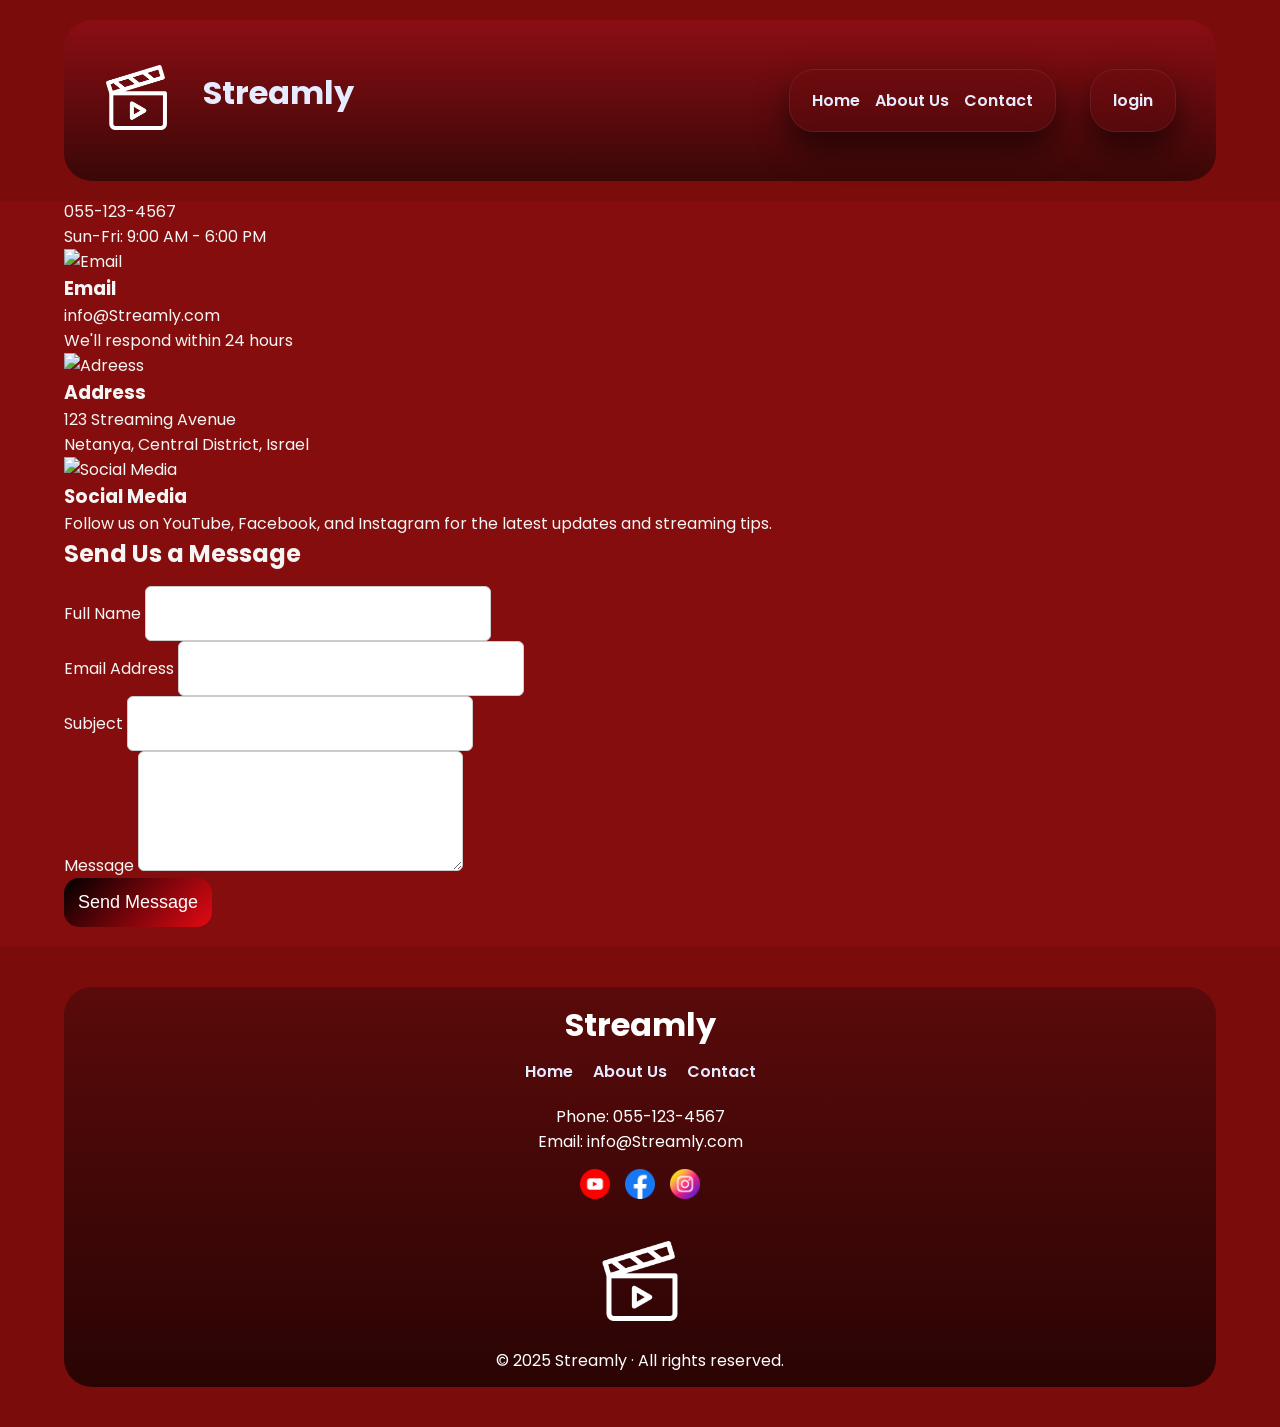
==== contact.html @ 16220c81 "Task 4" ====
﻿<!DOCTYPE html>
<html lang="en">
<head>
    <meta charset="UTF-8">
    <meta name="viewport" content="width=device-width, initial-scale=1.0">
    <title>Streamly</title>
    <link rel="stylesheet" href="style.css">
    <link href="https://fonts.googleapis.com/css2?family=Poppins:wght@300;400;600&display=swap" rel="stylesheet">
</head>
<body>

    <header class="header">
        <div class="container">
            <div class="header__wrap">
                <div class="logo">
                    <img src="imgs/clapperboard.png" alt="Logo">
                </div>
                <h1 class="site-title">Streamly</h1>
                <nav class="header__nav info">
                    <a href="index.html">Home</a>
                    <a href="about.html">About Us</a>
                    <a href="contact.html">Contact</a>
                </nav>
                <div class="header__login">
                    <a href="login.html">login</a>
                </div>
            </div>
        </div>
    </header>


    <main>
        <section class="contact-hero">
            <h1>Get in Touch</h1>
            <p>Have questions about Streamly? We'd love to hear from you. Send us a message and we'll respond as soon as possible.</p>
        </section>

        <section class="contact-content">
            <div class="container">
                <div class="contact-grid">
                    <div class="contact-info">
                        <h2>Contact Information</h2>

                        <div class="info-item">
                            <div class="info-icon">
                                <img src="imgs/phone.png" alt="Phone">
                            </div>
                            <div class="info-text">
                                <h3>Phone</h3>
                                <p>055-123-4567</p>
                                <p>Sun-Fri: 9:00 AM - 6:00 PM</p>
                            </div>
                        </div>

                        <div class="info-item">
                            <div class="info-icon">
                                <img src="imgs/email.png" alt="Email">
                            </div>
                            <div class="info-text">
                                <h3>Email</h3>
                                <p>info@Streamly.com</p>
                                <p>We'll respond within 24 hours</p>
                            </div>
                        </div>

                        <div class="info-item">
                            <div class="info-icon">
                                <img src="imgs/address.png" alt="Adreess">
                            </div>
                            <div class="info-text">
                                <h3>Address</h3>
                                <p>123 Streaming Avenue</p>
                                <p>Netanya, Central District, Israel</p>
                            </div>
                        </div>

                        <div class="info-item">
                            <div class="info-icon">
                                <img src="imgs/social.png" alt="Social Media">
                            </div>
                            <div class="info-text">
                                <h3>Social Media</h3>
                                <p>Follow us on YouTube, Facebook, and Instagram for the latest updates and streaming tips.</p>
                            </div>
                        </div>
                    </div>

                    <div class="contact-form">
                        <h2>Send Us a Message</h2>
                        <form>
                            <div class="form-group">
                                <label for="name">Full Name</label>
                                <input type="text" id="name" name="name" required>
                            </div>

                            <div class="form-group">
                                <label for="email">Email Address</label>
                                <input type="email" id="email" name="email" required>
                            </div>

                            <div class="form-group">
                                <label for="subject">Subject</label>
                                <input type="text" id="subject" name="subject" required>
                            </div>

                            <div class="form-group">
                                <label for="message">Message</label>
                                <textarea id="message" name="message" required></textarea>
                            </div>

                            <button type="submit" class="submit-btn">Send Message</button>
                        </form>
                    </div>
                </div>
            </div>
        </section>
    </main>


    <footer class="footer">
        <div class="container">
            <div class="footer__wrap">
                <h2 class="footer-title">Streamly</h2>

                <nav class="footer-nav">
                    <ul>
                        <li><a href="index.html">Home</a></li>
                        <li><a href="about.html">About Us</a></li>
                        <li><a href="contact.html">Contact</a></li>
                    </ul>
                </nav>

                <p>Phone: 055-123-4567</p>
                <p>Email: info@Streamly.com</p>

                <div class="social">
                    <a href="https://www.youtube.com/" target="_blank"><img src="imgs/youtube.png" alt="YouTube"></a>
                    <a href="https://www.facebook.com" target="_blank"><img src="imgs/facebook.png" alt="Facebook"></a>
                    <a href="https://www.instagram.com/" target="_blank"><img src="imgs/instagram.png" alt="Instagram"></a>
                </div>

                <div class="footer-logo">
                    <img src="imgs/clapperboard.png" alt="Logo">
                </div>

                <p class="copyright">© 2025 Streamly · All rights reserved.</p>
            </div>
        </div>
    </footer>

</body>
</html>
---- style.css ----
﻿/* ===== Reset Default Styles ===== */
* {
    margin: 0;
    padding: 0;
    box-sizing: border-box;
}

body {
    background-color: #850d0d;
    color: #F5F5F5;
    font-family: 'Poppins', sans-serif;
}

html, body {
    height: 100%;
    margin: 0;
    scroll-behavior: smooth;
    scroll-padding-top: 300px;
}

main {
    flex: 1;
}

.container {
    width: 90%;
    max-width: 1200px;
    margin: 0 auto;
}

/* ===== Header ===== */
.header {
    position: fixed;
    top: 0;
    width: 100%;
    z-index: 100;
    padding: 20px 0;
    color: #E6ECFF;
    background-color: #7A0C0C;
}

.header__wrap {
    display: flex;
    justify-content: space-between;
    align-items: center;
    width: 100%;
    padding: 14px 40px;
    background: linear-gradient( 180deg, #8B0E14, #3A0707 );
    border-radius: 28px;
    backdrop-filter: blur(16px);
}

.logo img {
    width: 65px;
    filter: brightness(0) invert(1);
}

.site-title {
    font-size: 32px;
    margin-right: 400px;
    margin-top: 35px;
}

.header__nav {
    gap: 10px;
}

.header__nav ul {
    display: flex;
    gap: 24px;
    list-style: none;
}

.header__nav a {
    text-decoration: none;
    font-weight: 600;
    color: #E6ECFF;
    transition: color 0.25s ease;
}

.header__nav a:hover {
    opacity: 0.7;
    text-decoration: underline;
    color: #ff1a1a;
}

.header__login a {
    text-decoration: none;
    font-weight: 600;
    color: #E6ECFF;
    transition: color 0.25s ease;
}

.header__login a:hover {
    opacity: 0.7;
    text-decoration: underline;
    color: #ff1a1a;
}

.info, .header__login {
    display: flex;
    backdrop-filter: blur(16px);
    border-radius: 25px;
    border: 1px solid rgba(255, 255, 255, 0.08);
    box-shadow: 0 16px 32px rgba(0, 0, 0, 0.55);
    padding: 18px 22px;
    gap:15px;
}

/* ===== Hero Section ===== */
.hero {
    min-height: 100vh;
    display: flex;
    flex-direction: column;
    justify-content: center;
    align-items: center;
    text-align: center;
    gap: 20px;
    padding: 0 20px;
    background-image: url(imgs/hero-img1.svg);
    background-size: cover;
    background-position: center;
    background-repeat: no-repeat;
    background-color: #7A0C0C;
}

.hero h1 {
    font-size: 64px;
    font-weight: 700;
    color: white;
}

.hero p {
    max-width: 700px;
    opacity: 0.9;
    line-height: 26px;
    color: white;
    font-size: 20px
}

.hero-btn {
    padding: 14px 34px;
    border-radius: 999px;
    background-image: linear-gradient(to right, #B71C1C 0%, #F44336 51%, #EF9A9A 100%);
    text-decoration: none;
    font-weight: 600;
    transition: 0.5s;
    color: white;
    text-transform: uppercase;
    background-size: 200% auto;
}

.hero-btn:hover {
    transform: translateY(-3px);
    box-shadow: 0 12px 30px rgba(255,0,0,0.4);
    background-position: right center;
    color: #fff;
    text-decoration: none;
}
h1 {
    margin-bottom: 50px;
}

/* ===== Divider ===== */
.divider {
    height: 2px;
    width: 65%;
    margin: 60px auto;
    background: linear-gradient( 90deg, transparent, rgba(229,9,20,0.6), transparent );
}

.main__title {
    display: flex;
    justify-content: center;
    font-size: 50px;
    font-weight: 600;
    color: white
}

/* ===== Cards Section ===== */
.cards {
    display: flex;
    justify-content: center;
}

.card__container {
    display: flex;
    justify-content: center;
    gap: 30px;
    align-items: stretch;
}

.card__wrap {
    width: calc(100%/3 - 10px);
    display: flex;
    flex-direction: column;
    text-align: center;
    align-items: center;
    gap: 16px;
    padding: 50px;
    margin-bottom: 50px;
    border-radius: 40px;
    box-shadow: 0 4px 15px rgba(0,0,0,0.1);
    border: 1px solid rgba(255,255,255,0.08);
    background: #4A0808;
}

.text {
    display: flex;
    flex-direction: column;
    gap: 10px;
}

.text h2 {
    font-size: 22px;
     color: #FFFFFF;
}

.text p {
    font-size: 14px;
    line-height: 1.5;
    opacity: 0.9;
    width: 90%;
    color: #E0CACA;
}

.btn {
    padding: 10px 20px;
    border-radius: 50px;
    color: #fff;
    font-weight: bold;
    text-decoration: none;
    display: inline-block;
    transition: 0.3s;
    margin-top: auto;
}

.netflix {
    background: #E50914;
    margin: auto;
}

.disney {
    background: #113CCF;
    margin: auto;
}

.prime {
    background: #FF9900;
    margin: auto;
}

.btn:hover {
    transform: scale(1.06);
    opacity: 0.9;
}

.image img {
    width: 280px;
    height: 180px;
    object-fit: cover;
    border-radius: 12px;
    transition: 0.3s;
}

.image img:hover {
    transform: scale(1.04);
}

.like {
    margin-top: auto; 
    display: flex;
    justify-content: flex-end;
}

.like img {
    width: 26px;
    height: 26px;
    filter: brightness(0) invert(1);
}

.like img:hover {
    transform: scale(1.3);
}

/* ===== Services Section ===== */
.services__wrap {
    display: flex;
    flex-wrap: wrap;
    justify-content: space-between;
    gap: 15px;
    margin-bottom: 40px;
}

.services__item {
    background: #4A0808;
    border-radius: 40px;
    padding: 30px;
    gap: 20px;
    width: calc(100% / 3 - 10px);
    display: flex;
    flex-direction: column;
    align-items: center;
}

.services__item h3 {
    font-size: 25px;
    filter: brightness(0) invert(1);
}

.services__item h1 {
    font-size: 20px;
    margin-bottom: 8px;
}

.services__item p {
    font-size: 14px;
    line-height: 1.6;
    opacity: 0.85;
    max-width: 300px;
    color: #ffffff;
}

.services__item a {
    color: #0F172B;
    text-decoration: none;
    font-weight: 500;
    transition: 0.3s;
}

.services__item a:hover {
    opacity: 0.7;
    text-decoration: underline;
}

.services__item:hover {
    transform: scale(1.02);
    transition: all 0.8s;
    border: 1px solid #E50914; 
}


.services__title {
    margin-bottom: 10px;
    margin-top: 30px;
    text-align: center;
    font-size: 20px;
    color: #0F172B;
    margin-bottom: 30px;
}

.services__title h2 {
    color: white;
    font-size: 40px;
}

.services__title p {
    color: white;
    font-size: 22px;
}

.services__item img:nth-of-type(1) {
    width: 100px;
    filter: brightness(0) invert(1);
}

.services__item img:nth-of-type(2) {
    display: flex;
    justify-content: end;
    width: 20px;
}

.services__item img:nth-of-type(2):hover {
    transform: scale(1.2); 
    transition: transform 0.3s; 
}

/* ===== Footer ===== */
.footer {
    color: white;
    background-color: #7A0C0C;
    text-align: center;
    padding: 40px 0;
}

.footer-title {
    font-size: 32px;
    margin-bottom: 10px;
}

.footer__wrap {
    padding: 14px 40px;
    background: linear-gradient( 180deg, #5A0A0A, #2A0404 );
    border-radius: 28px;
    backdrop-filter: blur(16px);
}

.footer-nav ul {
    display: flex;
    justify-content: center;
    gap: 20px;
    list-style: none;
    margin: 10px 0 20px;
}

.footer-nav a {
    text-decoration: none;
    font-weight: 600;
    color: #E6ECFF;
    transition: color 0.25s ease;
}

.footer-nav a:hover {
    opacity: 0.7;
    text-decoration: underline;
    color: #ff1a1a;
}

.social {
    display: flex;
    justify-content: center;
    gap: 15px;
    margin: 15px 0;
}

.social img {
    width: 30px;
}

.footer-logo img {
    width: 80px;
    margin: 20px 0;
    filter: brightness(0) invert(1);
}

/* ===== Contact Page ===== */
.page-title {
    text-align: center;
    font-size: 32px;
    font-weight: 600;
    margin: 40px 0 30px;
}

.page-title {
    display: flex;
    justify-content: start;
    margin-left: 220px;
}

.contact-container {
    max-width: 600px;
    margin: 60px auto;
    padding: 0 20px;
}

.contact-container h1 {
    text-align: center;
    font-size: 36px;
    font-weight: 600;
    margin-bottom: 30px;
}

.contact-form {
    display: flex;
    flex-direction: column;
    gap: 15px;
}

.contact-form input,
.contact-form textarea {
    padding: 14px;
    border: 1px solid #ccc;
    border-radius: 6px;
    font-size: 16px;
    font-family: 'Poppins', sans-serif;
    background: #fff;
}

.contact-form textarea {
    min-height: 120px;
}

.contact-form button {
    background: linear-gradient(135deg, #000000, #E50914);
    padding: 14px;
    border: none;
    border-radius: 15px;
    color: white;
    font-size: 18px;
    transition: 0.8s ease;
    margin-bottom: 20px;
}

.contact-form button:hover {
    background: #E50914;
}

/* ===== About Page ===== */
.about-container {
    max-width: 800px;
    margin: 60px auto;
    padding: 0 20px;
    text-align: center;
}

.about-container h1 {
    font-size: 36px;
    font-weight: 600;
    margin-bottom: 20px;
}

.about-container h2 {
    color: white;
}

.about-container p {
    font-size: 18px;
    line-height: 1.7;
    color: #555;
    margin-bottom: 20px;
}
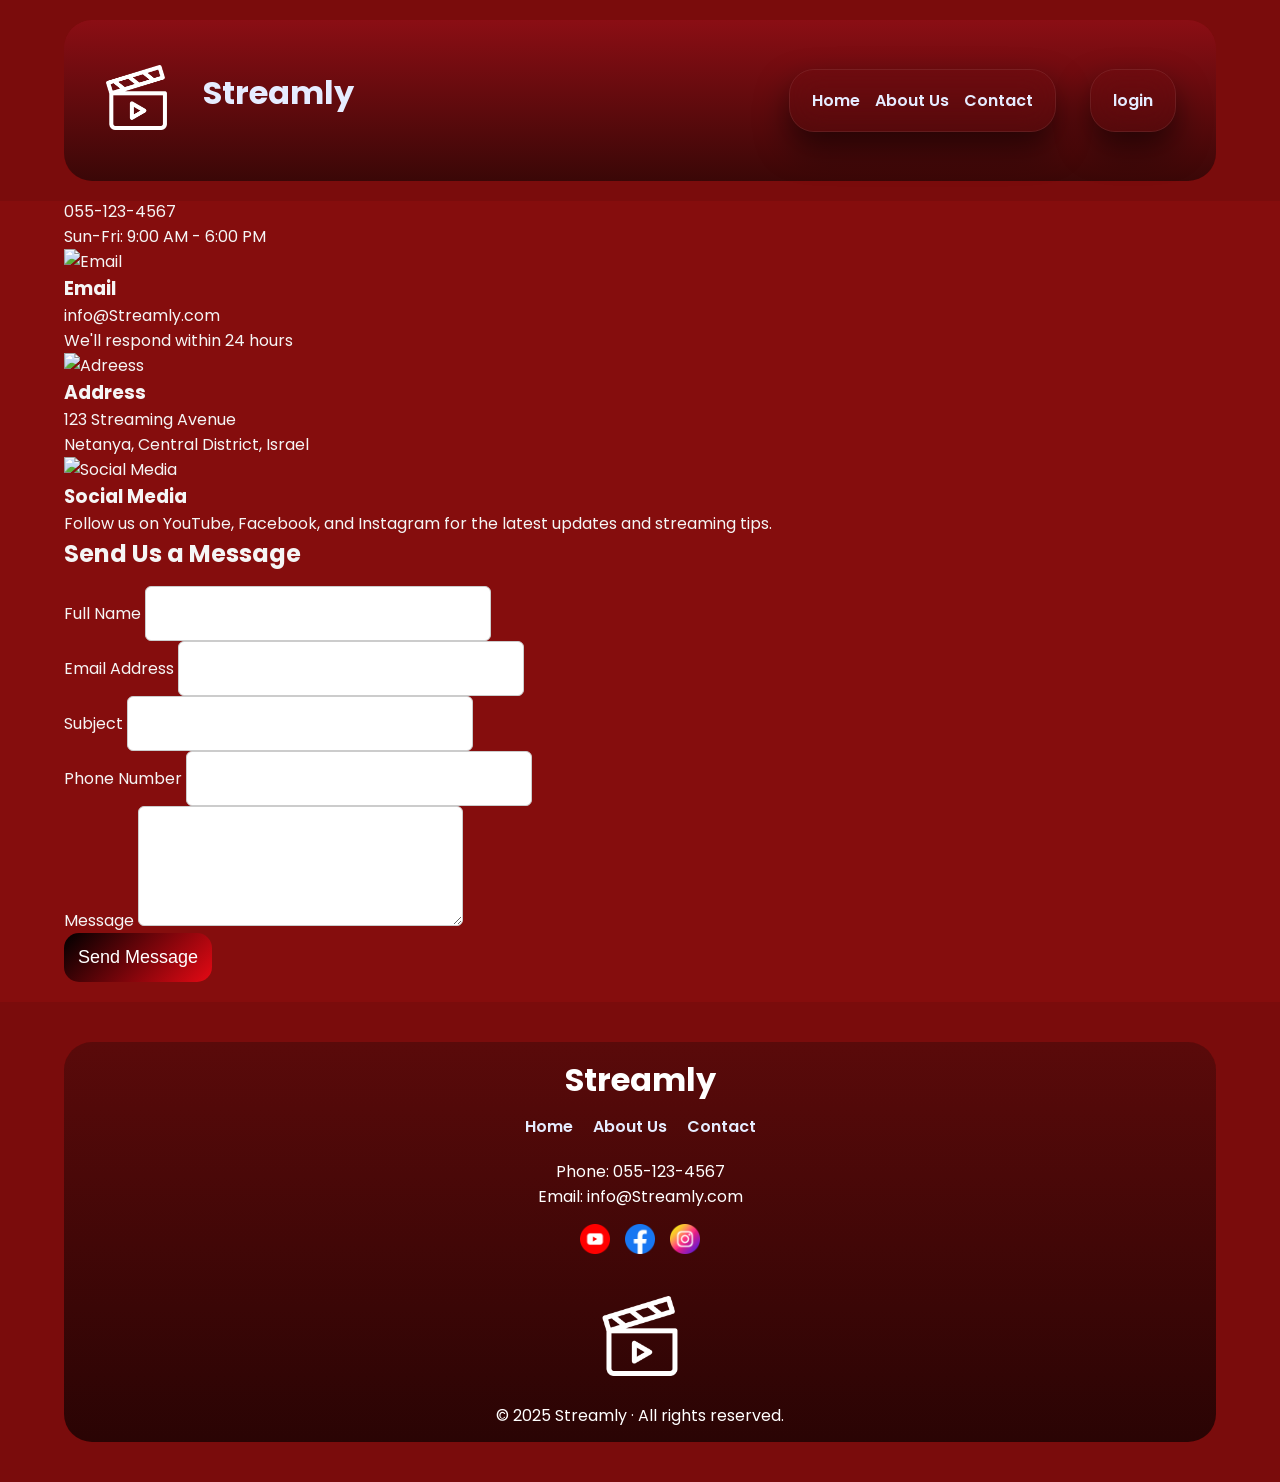
==== commit 232d2b18: "Task4. Contact form" ====
--- a/contact.html
+++ b/contact.html
@@ -104,6 +104,11 @@
                             </div>
 
                             <div class="form-group">
+                                <label for="phone">Phone Number</label>
+                                <input type="tel" id="phone" name="phone" pattern="[0-9]{10}" required>
+                            </div>
+
+                            <div class="form-group">
                                 <label for="message">Message</label>
                                 <textarea id="message" name="message" required></textarea>
                             </div>
@@ -147,6 +152,6 @@
             </div>
         </div>
     </footer>
-
+    <script src="script.js"></script>
 </body>
 </html>
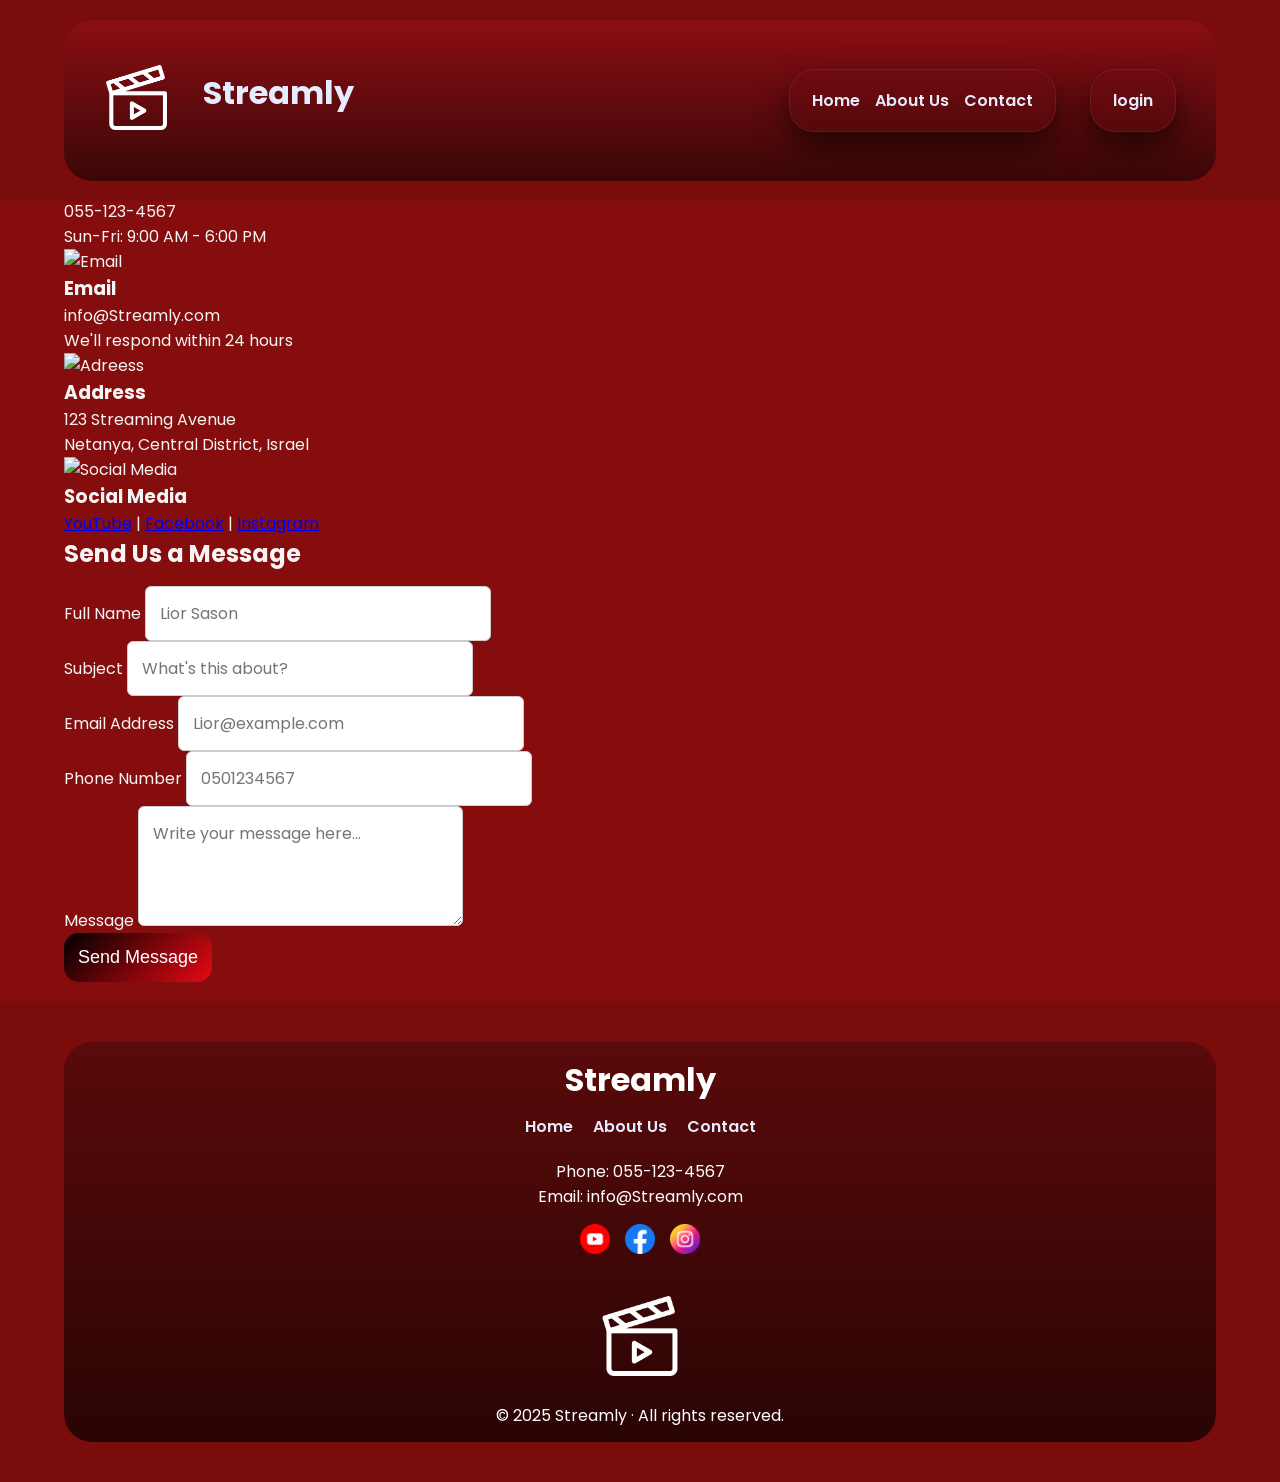
==== commit 51ce1d7e: "Update contact.html" ====
--- a/contact.html
+++ b/contact.html
@@ -1,4 +1,4 @@
-﻿<!DOCTYPE html>
+<!DOCTYPE html>
 <html lang="en">
 <head>
     <meta charset="UTF-8">
@@ -6,6 +6,33 @@
     <title>Streamly</title>
     <link rel="stylesheet" href="style.css">
     <link href="https://fonts.googleapis.com/css2?family=Poppins:wght@300;400;600&display=swap" rel="stylesheet">
+
+    <style>
+        .error-msg {
+            color: #e53e3e;
+            font-size: 0.82rem;
+            margin-top: 4px;
+            display: none;
+        }
+        .form-group input.invalid,
+        .form-group textarea.invalid {
+            border: 1.5px solid #e53e3e;
+        }
+        .form-group input.valid,
+        .form-group textarea.valid {
+            border: 1.5px solid #38a169;
+        }
+        .success-banner {
+            display: none;
+            background: #38a169;
+            color: #fff;
+            text-align: center;
+            padding: 14px 20px;
+            border-radius: 8px;
+            margin-bottom: 18px;
+            font-weight: 600;
+        }
+    </style>
 </head>
 <body>
 
@@ -80,37 +107,50 @@
                             </div>
                             <div class="info-text">
                                 <h3>Social Media</h3>
-                                <p>Follow us on YouTube, Facebook, and Instagram for the latest updates and streaming tips.</p>
+                                <a href="https://www.youtube.com/" target="_blank">YouTube</a> |
+                                <a href="https://www.facebook.com/" target="_blank">Facebook</a> |
+                                <a href="https://www.instagram.com/" target="_blank">Instagram</a>
                             </div>
                         </div>
                     </div>
 
-                    <div class="contact-form">
+                   <div class="contact-form">
                         <h2>Send Us a Message</h2>
-                        <form>
-                            <div class="form-group">
-                                <label for="name">Full Name</label>
-                                <input type="text" id="name" name="name" required>
+
+                        <div class="success-banner" id="successBanner">
+                            Your message was sent successfully! We'll be in touch soon.
+                        </div>
+
+                        <form id="contactForm" novalidate>
+                            <div class="form-row">
+                                <div class="form-group">
+                                    <label for="name">Full Name</label>
+                                    <input type="text" id="name" name="name" placeholder="Lior Sason">
+                                    <span class="error-msg" id="nameError">Please enter your full name.</span>
+                                </div>
+                                <div class="form-group">
+                                    <label for="subject">Subject</label>
+                                    <input type="text" id="subject" name="subject" placeholder="What's this about?">
+                                    <span class="error-msg" id="subjectError">Please enter a subject.</span>
+                                </div>
                             </div>
 
                             <div class="form-group">
                                 <label for="email">Email Address</label>
-                                <input type="email" id="email" name="email" required>
-                            </div>
-
-                            <div class="form-group">
-                                <label for="subject">Subject</label>
-                                <input type="text" id="subject" name="subject" required>
+                                <input type="email" id="email" name="email" placeholder="Lior@example.com">
+                                <span class="error-msg" id="emailError">Please enter a valid email address.</span>
                             </div>
 
                             <div class="form-group">
                                 <label for="phone">Phone Number</label>
-                                <input type="tel" id="phone" name="phone" pattern="[0-9]{10}" required>
+                                <input type="tel" id="phone" name="phone" placeholder="0501234567">
+                                <span class="error-msg" id="phoneError">Please enter a valid phone number.</span>
                             </div>
 
                             <div class="form-group">
                                 <label for="message">Message</label>
-                                <textarea id="message" name="message" required></textarea>
+                                <textarea id="message" name="message" placeholder="Write your message here..."></textarea>
+                                <span class="error-msg" id="messageError">Please enter your message.</span>
                             </div>
 
                             <button type="submit" class="submit-btn">Send Message</button>
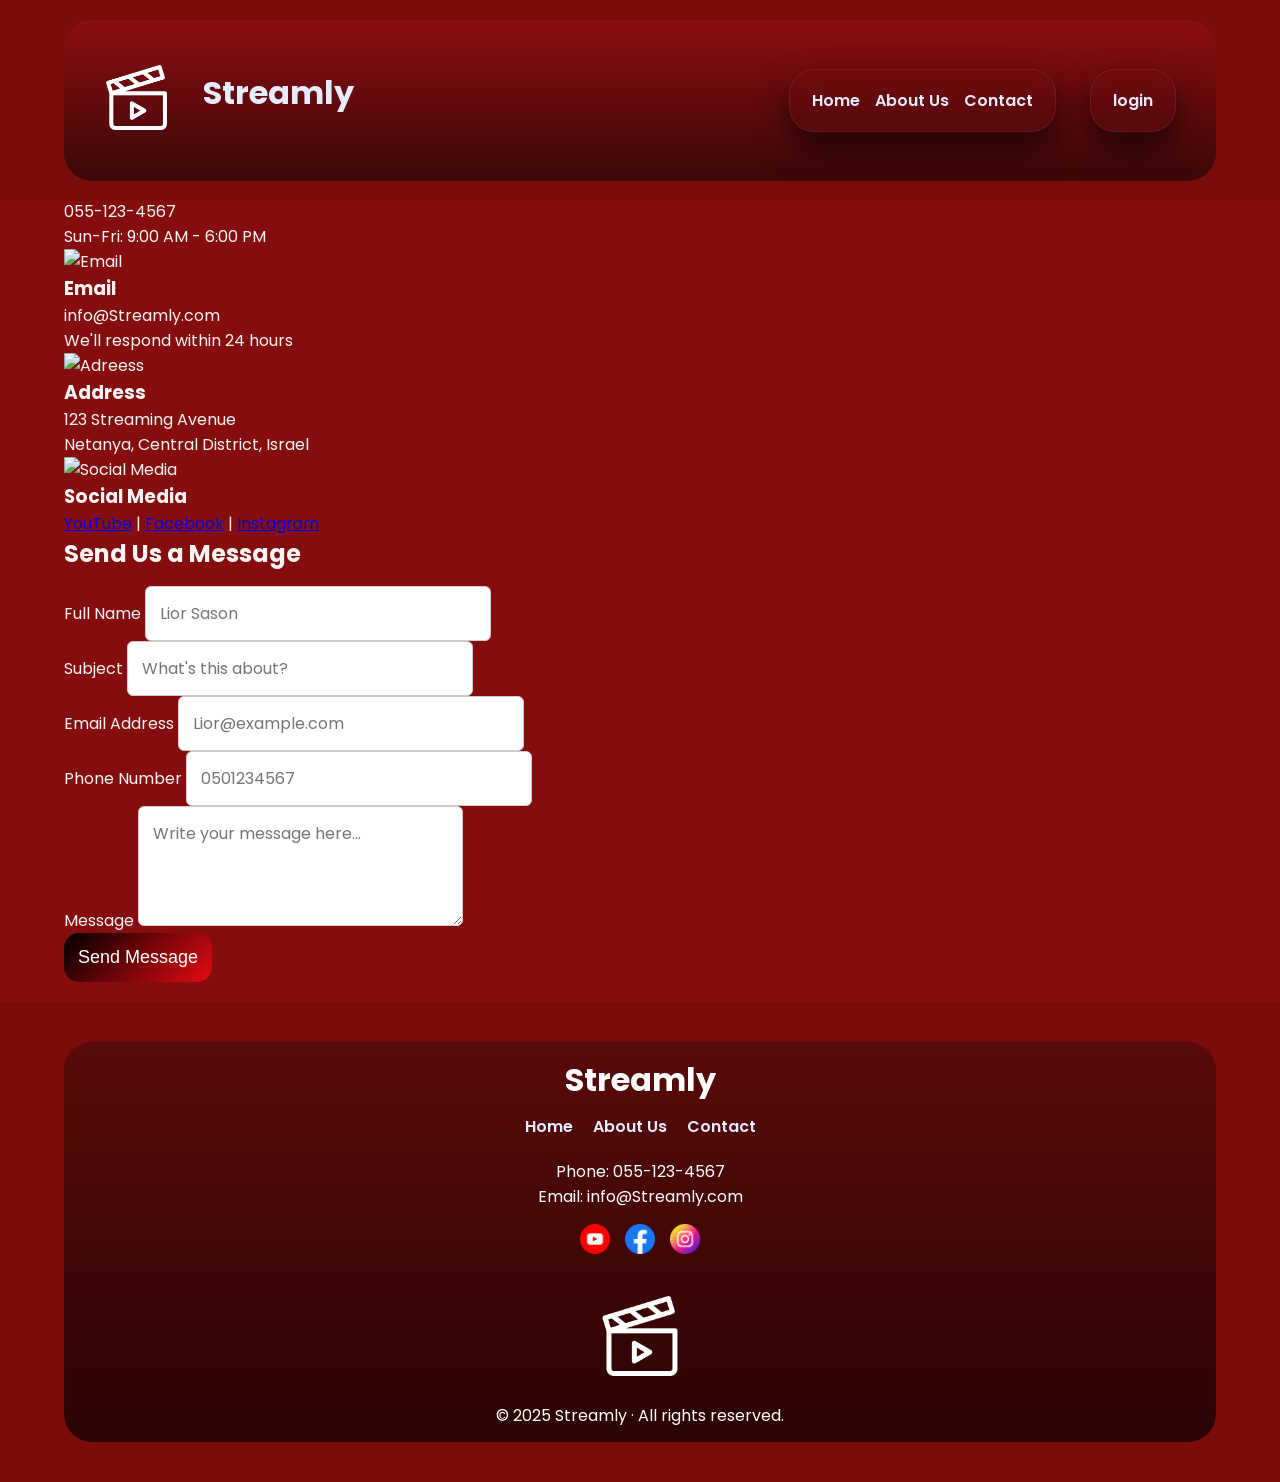
==== commit a9def6ca: "contact.html" ====
--- a/contact.html
+++ b/contact.html
@@ -54,7 +54,6 @@
             </div>
         </div>
     </header>
-
 
     <main>
         <section class="contact-hero">
@@ -114,7 +113,7 @@
                         </div>
                     </div>
 
-                   <div class="contact-form">
+                    <div class="contact-form">
                         <h2>Send Us a Message</h2>
 
                         <div class="success-banner" id="successBanner">
@@ -126,31 +125,31 @@
                                 <div class="form-group">
                                     <label for="name">Full Name</label>
                                     <input type="text" id="name" name="name" placeholder="Lior Sason">
-                                    <span class="error-msg" id="nameError">Please enter your full name.</span>
+                                    <span class="error-msg" id="nameError"></span>
                                 </div>
                                 <div class="form-group">
                                     <label for="subject">Subject</label>
                                     <input type="text" id="subject" name="subject" placeholder="What's this about?">
-                                    <span class="error-msg" id="subjectError">Please enter a subject.</span>
+                                    <span class="error-msg" id="subjectError"></span>
                                 </div>
                             </div>
 
                             <div class="form-group">
                                 <label for="email">Email Address</label>
                                 <input type="email" id="email" name="email" placeholder="Lior@example.com">
-                                <span class="error-msg" id="emailError">Please enter a valid email address.</span>
+                                <span class="error-msg" id="emailError"></span>
                             </div>
 
                             <div class="form-group">
                                 <label for="phone">Phone Number</label>
                                 <input type="tel" id="phone" name="phone" placeholder="0501234567">
-                                <span class="error-msg" id="phoneError">Please enter a valid phone number.</span>
+                                <span class="error-msg" id="phoneError"></span>
                             </div>
 
                             <div class="form-group">
                                 <label for="message">Message</label>
                                 <textarea id="message" name="message" placeholder="Write your message here..."></textarea>
-                                <span class="error-msg" id="messageError">Please enter your message.</span>
+                                <span class="error-msg" id="messageError"></span>
                             </div>
 
                             <button type="submit" class="submit-btn">Send Message</button>
@@ -160,7 +159,6 @@
             </div>
         </section>
     </main>
-
 
     <footer class="footer">
         <div class="container">
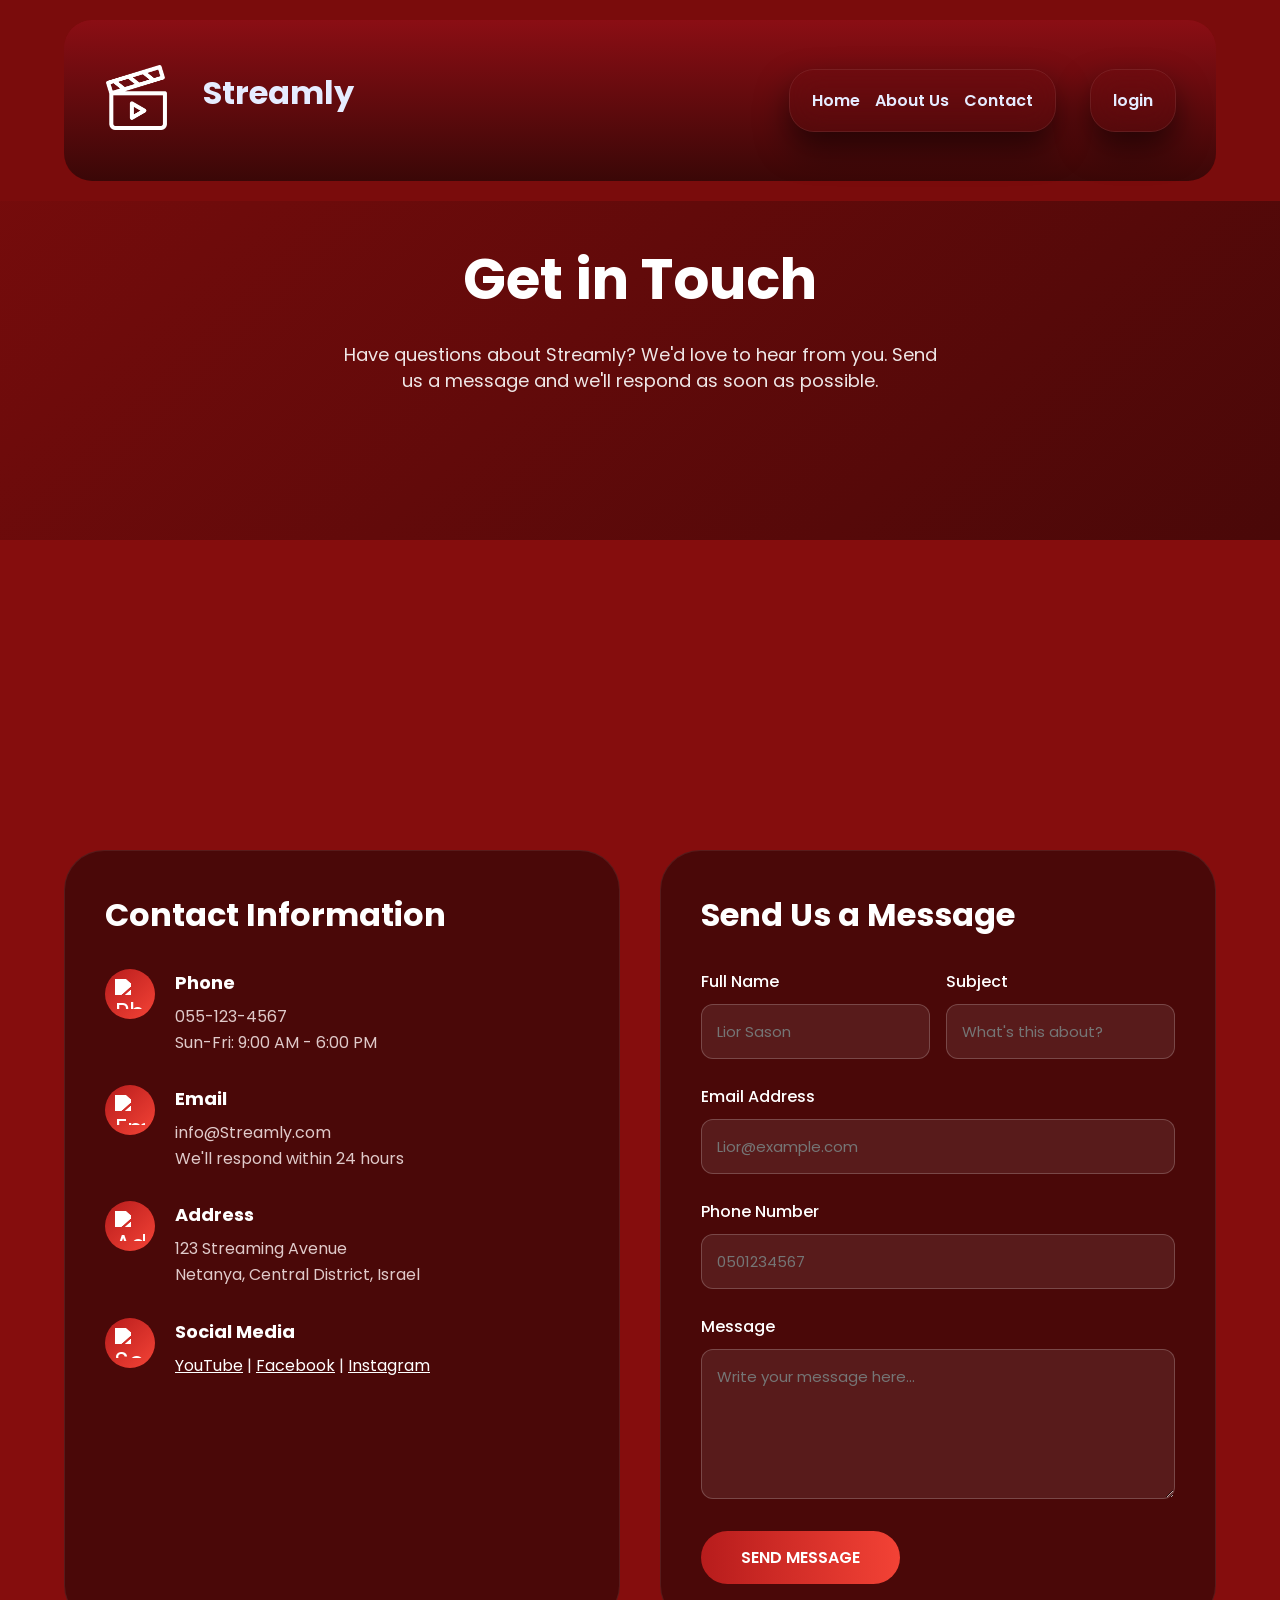
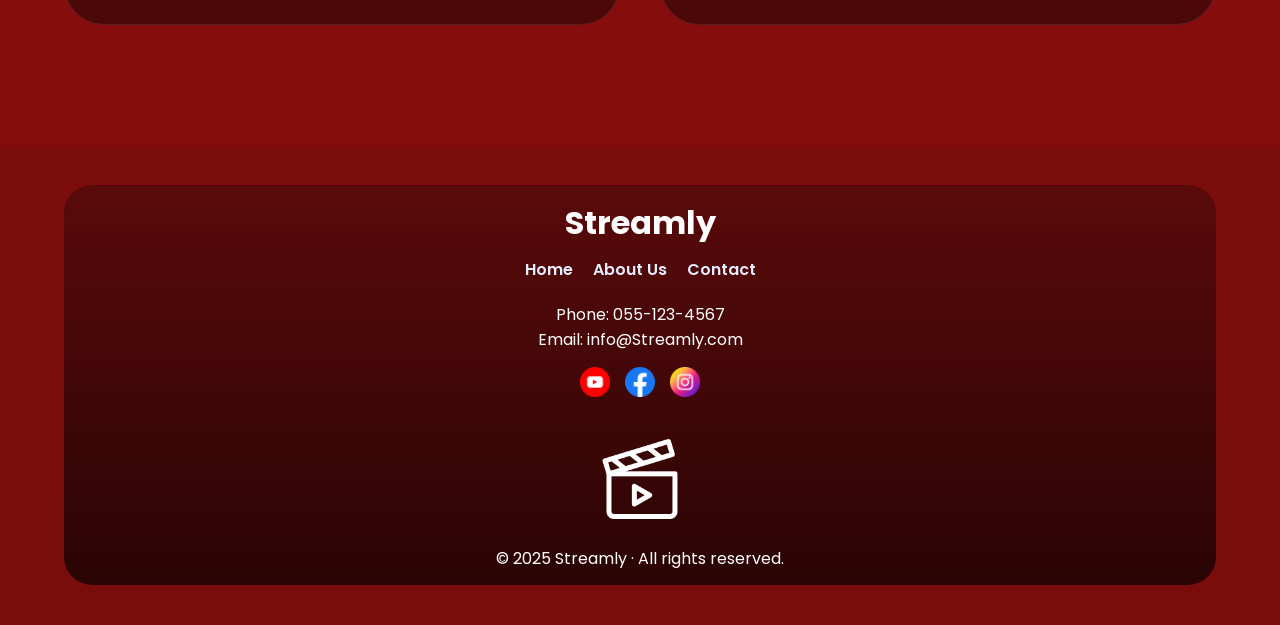
==== commit 2d1c0360: "Task4. Contact form" ====
--- a/contact.html
+++ b/contact.html
@@ -12,7 +12,7 @@
             color: #e53e3e;
             font-size: 0.82rem;
             margin-top: 4px;
-            display: none;
+            display: none; 
         }
         .form-group input.invalid,
         .form-group textarea.invalid {
--- a/style.css
+++ b/style.css
@@ -1,4 +1,4 @@
-﻿/* ===== Reset Default Styles ===== */
+/* ===== Reset Default Styles ===== */
 * {
     margin: 0;
     padding: 0;
@@ -135,7 +135,33 @@
     opacity: 0.9;
     line-height: 26px;
     color: white;
-    font-size: 20px
+    font-size: 20px;
+    margin-bottom: 30px;
+}
+
+.hero__container {
+    display: flex;
+    justify-content: center;
+    gap: 100px;
+    margin: 20px;
+}
+
+.stat-item {
+    text-align: center;
+}
+
+.stat-number {
+    font-size: 48px;
+    font-weight: 700;
+    color: #ff6b6b;
+    display: block;
+}
+
+.stat-label {
+    font-size: 14px;
+    color: rgba(255, 255, 255, 0.7);
+    text-transform: uppercase;
+    letter-spacing: 1px;
 }
 
 .hero-btn {
@@ -297,7 +323,7 @@
     border-radius: 40px;
     padding: 30px;
     gap: 20px;
-    width: calc(100% / 3 - 10px);
+    width: calc(100% / 3 - 15px);
     display: flex;
     flex-direction: column;
     align-items: center;
@@ -322,9 +348,10 @@
 }
 
 .services__item a {
-    color: #0F172B;
+    color: #ff5252;
     text-decoration: none;
     font-weight: 500;
+    font-size: 15px;
     transition: 0.3s;
 }
 
@@ -334,9 +361,9 @@
 }
 
 .services__item:hover {
-    transform: scale(1.02);
     transition: all 0.8s;
-    border: 1px solid #E50914; 
+    transform: translateY(-5px);
+    box-shadow: 0px 8px 20px rgba(255, 0, 0, 0.3);
 }
 
 
@@ -434,96 +461,187 @@
 }
 
 /* ===== Contact Page ===== */
-.page-title {
+.contact-hero {
+    min-height: 60vh;
+    display: flex;
+    flex-direction: column;
+    justify-content: center;
+    align-items: center;
     text-align: center;
+    padding: 150px 20px 60px;
+    background: linear-gradient(135deg, #7A0C0C 0%, #4A0808 100%);
+}
+
+.contact-hero h1 {
+    font-size: 56px;
+    font-weight: 700;
+    color: white;
+    margin-bottom: 20px;
+}
+
+.contact-hero p {
+    max-width: 600px;
+    opacity: 0.9;
+    line-height: 26px;
+    color: white;
+    font-size: 18px;
+    }
+
+.contact-content {
+    padding: 60px 0;
+    margin-top: 250px;
+}
+
+.contact-grid {
+    display: flex;
+    gap: 40px;
+    margin-bottom: 60px;
+}
+
+.contact-info,
+.contact-form {
+    flex: 1;
+}
+
+.contact-info {
+    background: #4A0808;
+    border-radius: 40px;
+    padding: 40px;
+    border: 1px solid rgba(255,255,255,0.08);
+}
+
+.contact-info h2 {
     font-size: 32px;
+    color: white;
+    margin-bottom: 30px;
+}
+
+.info-item {
+    display: flex;
+    align-items: flex-start;
+    gap: 20px;
+    margin-bottom: 30px;
+}
+
+.info-icon {
+    width: 50px;
+    height: 50px;
+    background: linear-gradient(135deg, #B71C1C, #F44336);
+    border-radius: 50%;
+    display: flex;
+    align-items: center;
+    justify-content: center;
+    flex-shrink: 0;
+    font-size: 24px;
+}
+
+.info-icon img {
+    width: 30px;
+    height: 30px;
+    filter: brightness(0) invert(1); 
+}
+
+.info-text h3 {
+    color: white;
+    font-size: 18px;
+    margin-bottom: 8px;
+}
+
+.info-text p {
+    color: #E0CACA;
+    font-size: 16px;
+    line-height: 1.6;
+}
+
+.info-text a{
+    color:white;
+}
+
+.info-text a:hover{
+    color:red;
+    transition: 0.7s;
+}
+
+.contact-form {
+    background: #4A0808;
+    border-radius: 40px;
+    padding: 40px;
+    border: 1px solid rgba(255,255,255,0.08);
+}
+
+.contact-form h2 {
+    font-size: 32px;
+    color: white;
+    margin-bottom: 30px;
+}
+
+.form-row {
+    display: flex;
+    gap: 16px;
+}
+
+.form-row .form-group {
+    flex: 1;
+}
+
+.form-group {
+    margin-bottom: 25px;
+}
+
+.form-group label {
+    display: block;
+    color: white;
+    font-size: 16px;
+    margin-bottom: 10px;
+    font-weight: 500;
+}
+
+.form-group input,
+.form-group textarea {
+    width: 100%;
+    padding: 15px;
+    border-radius: 12px;
+    border: 1px solid rgba(255,255,255,0.2);
+    background: rgba(255,255,255,0.05);
+    color: white;
+    font-family: 'Poppins', sans-serif;
+    font-size: 15px;
+    transition: all 0.3s;
+}
+
+.form-group input,
+.form-group textarea {
+    outline: none;
+    background: rgba(255,255,255,0.08);
+}
+
+.form-group textarea {
+    min-height: 150px;
+    resize: vertical;
+}
+
+.submit-btn {
+    padding: 14px 40px;
+    border-radius: 999px;
+    background-image: linear-gradient(to right, #B71C1C 0%, #F44336 51%, #EF9A9A 100%);
+    border: none;
     font-weight: 600;
-    margin: 40px 0 30px;
-}
-
-.page-title {
-    display: flex;
-    justify-content: start;
-    margin-left: 220px;
-}
-
-.contact-container {
-    max-width: 600px;
-    margin: 60px auto;
-    padding: 0 20px;
-}
-
-.contact-container h1 {
-    text-align: center;
-    font-size: 36px;
-    font-weight: 600;
-    margin-bottom: 30px;
-}
-
-.contact-form {
-    display: flex;
-    flex-direction: column;
-    gap: 15px;
-}
-
-.contact-form input,
-.contact-form textarea {
-    padding: 14px;
-    border: 1px solid #ccc;
-    border-radius: 6px;
+    transition: 0.5s;
+    color: white;
+    text-transform: uppercase;
+    background-size: 200% auto;
+    cursor: pointer;
     font-size: 16px;
     font-family: 'Poppins', sans-serif;
-    background: #fff;
-}
-
-.contact-form textarea {
-    min-height: 120px;
-}
-
-.contact-form button {
-    background: linear-gradient(135deg, #000000, #E50914);
-    padding: 14px;
-    border: none;
-    border-radius: 15px;
-    color: white;
-    font-size: 18px;
-    transition: 0.8s ease;
-    margin-bottom: 20px;
-}
-
-.contact-form button:hover {
-    background: #E50914;
-}
-
-/* ===== About Page ===== */
-.about-container {
-    max-width: 800px;
-    margin: 60px auto;
-    padding: 0 20px;
-    text-align: center;
-}
-
-.about-container h1 {
-    font-size: 36px;
-    font-weight: 600;
-    margin-bottom: 20px;
-}
-
-.about-container h2 {
-    color: white;
-}
-
-.about-container p {
-    font-size: 18px;
-    line-height: 1.7;
-    color: #555;
-    margin-bottom: 20px;
-}
-
-
-
-
-
-
-
-
+}
+
+.submit-btn:hover {
+    transform: translateY(-3px);
+    box-shadow: 0 12px 30px rgba(255,0,0,0.4);
+    background-position: right center;
+}
+
+
+
+
+
